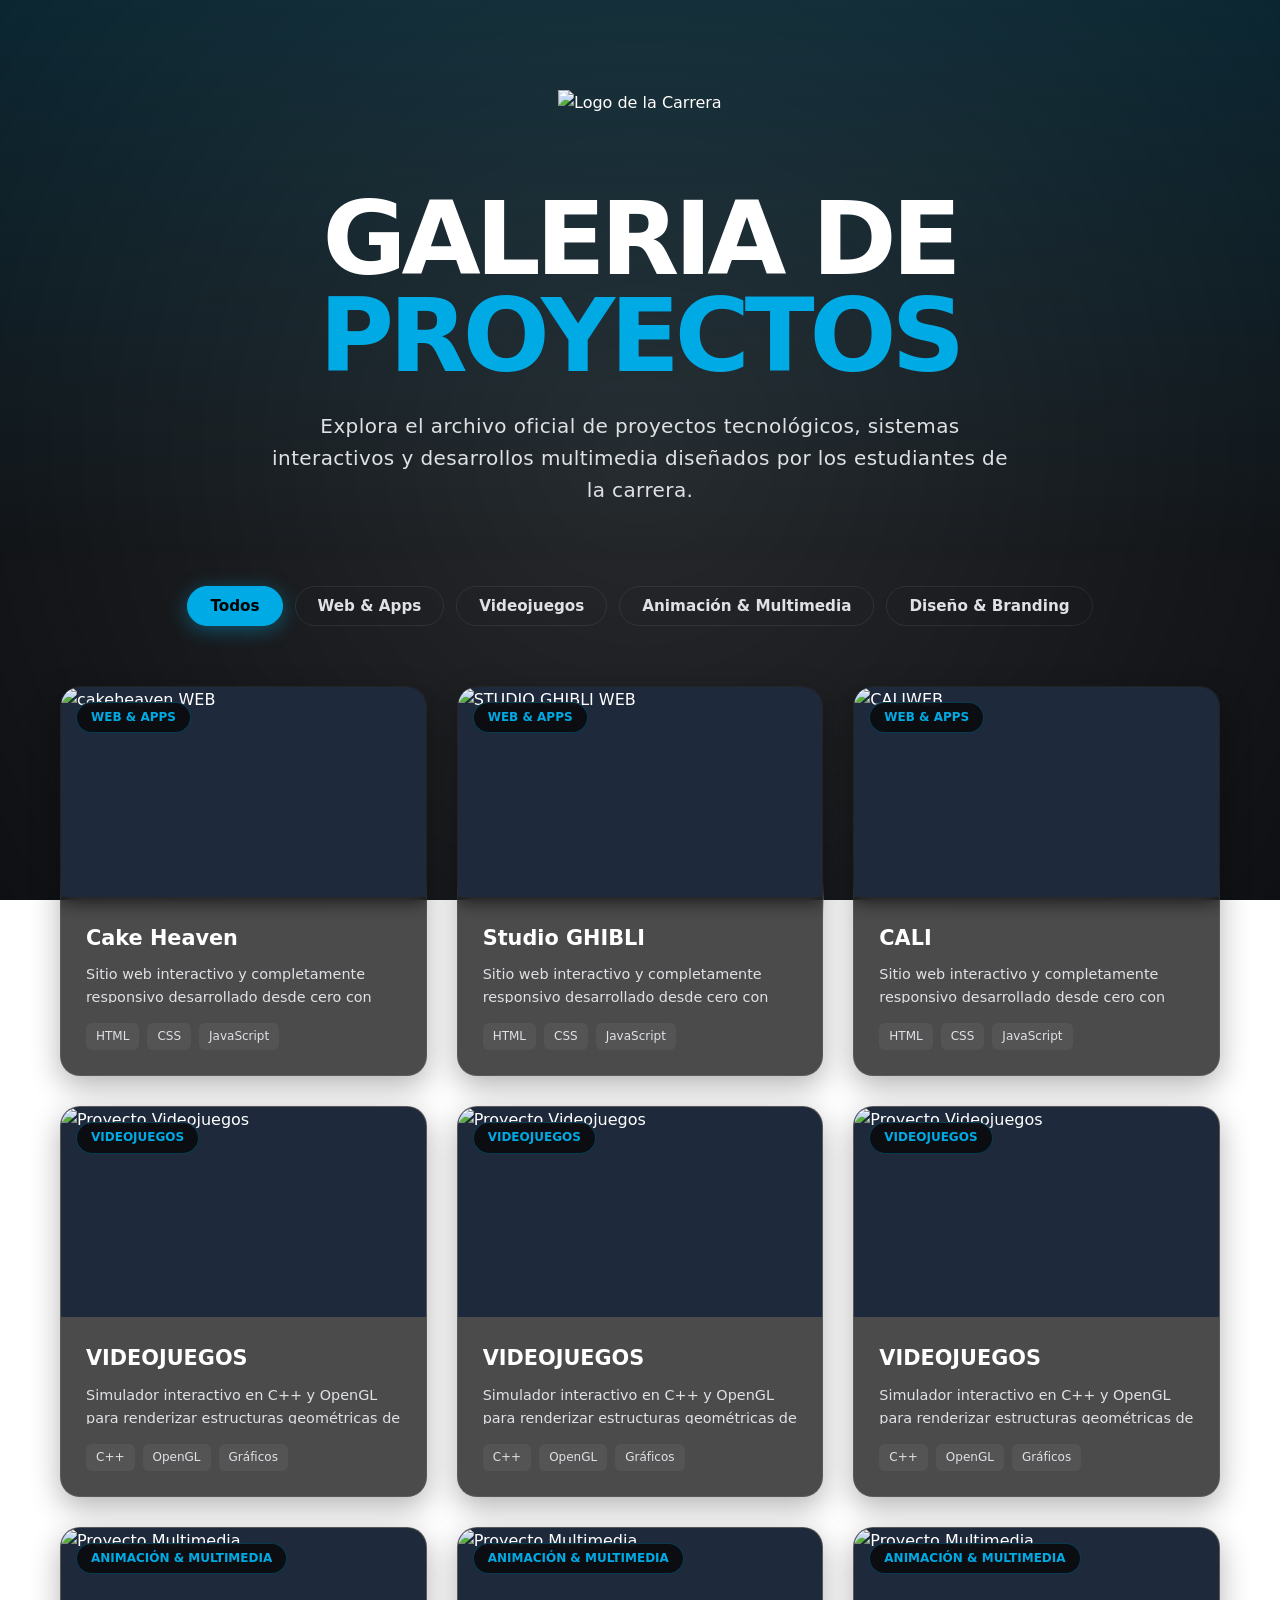
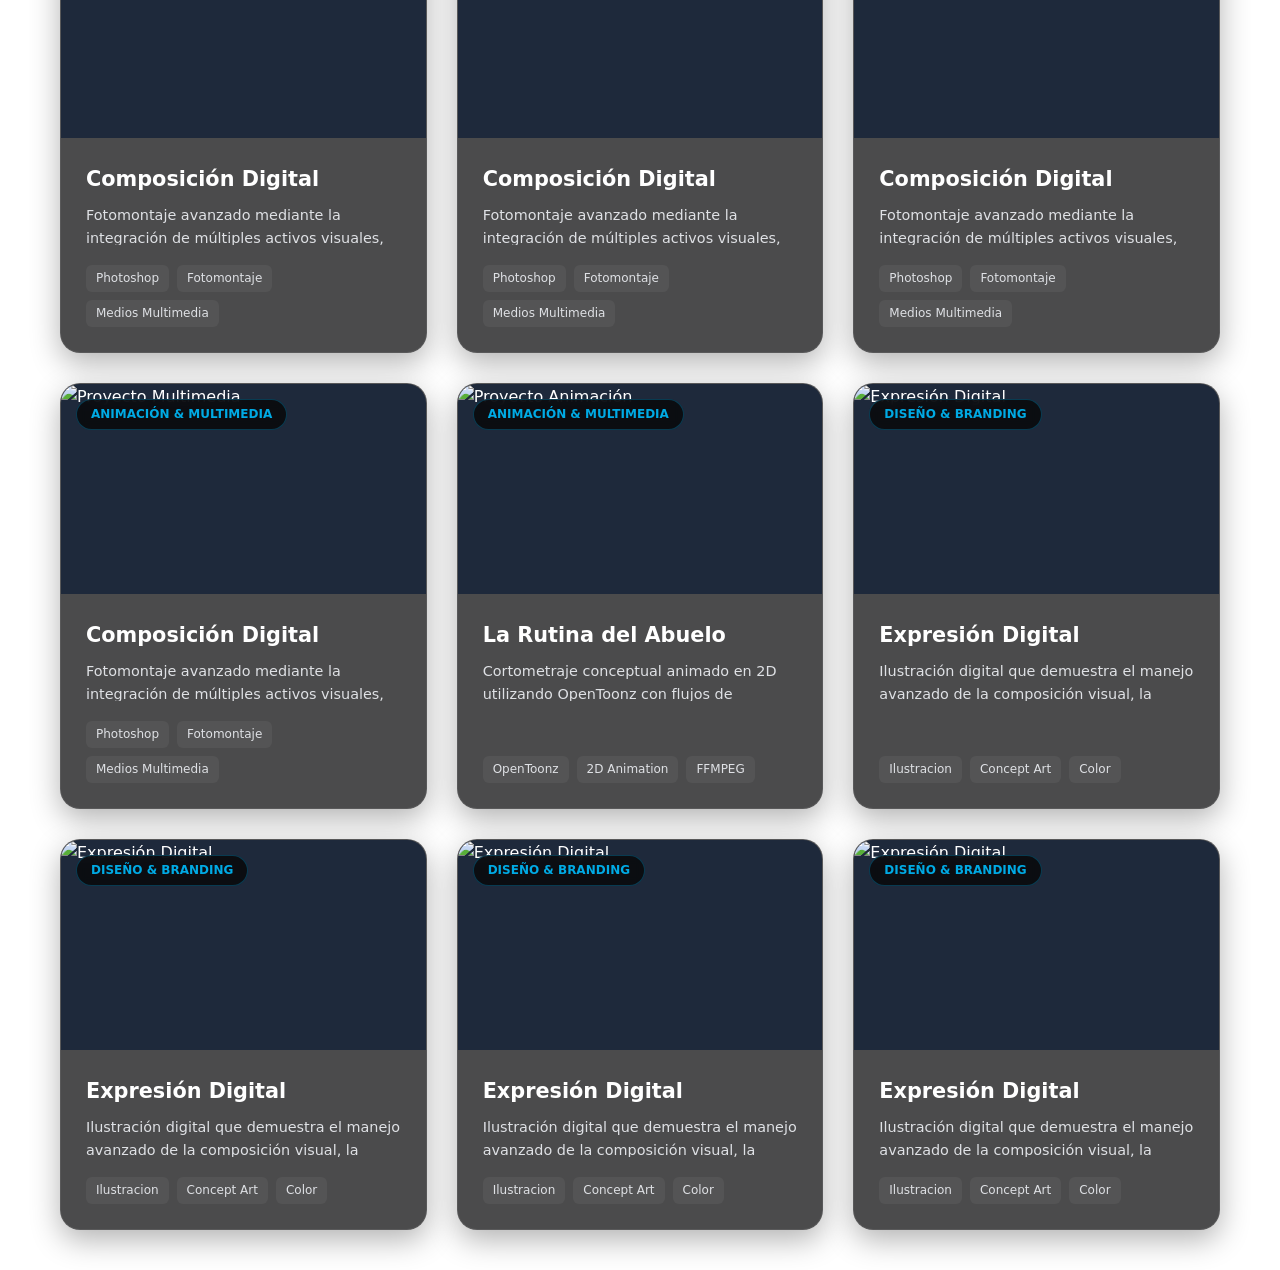
==== galeria.html @ 20089a9c "Add files via upload" ====
<!DOCTYPE html>
<html lang="es">
<head>
    <meta charset="UTF-8">
    <meta name="viewport" content="width=device-width, initial-scale=1.0">
    <title>Galería de Proyectos | Innovación Digital</title>
    <link href="https://fonts.googleapis.com/css2?family=Poppins:wght@300;400;600;700&display=swap" rel="stylesheet">
    <link rel="stylesheet" href="galeria.css">
</head>
<body>
    <div class="video-background-container">
        <video autoplay loop muted playsinline class="video-bg">
            <source src="videos/herogaleria.mp4" type="video/mp4">
        </video>
        <div class="video-overlay"></div>
    </div>
    <!-- 1. HERO SECTION -->
    <header class="hero-galeria">
        <img src="img/ssss.png" alt="Logo de la Carrera" class="logo-hero-galeria">
        <h1>Galeria de <br><span>Proyectos</span></h1>
        <p>Explora el archivo oficial de proyectos tecnológicos, sistemas interactivos y desarrollos multimedia diseñados por los estudiantes de la carrera.</p>
    </header>

    <!-- 2. PANEL DE FILTROS -->
    <nav class="seccion-filtros">
        <button class="btn-filtro activo" data-categoria="todos">Todos</button>
        <button class="btn-filtro" data-categoria="web">Web & Apps</button>
        <button class="btn-filtro" data-categoria="videojuegos">Videojuegos</button>
        <button class="btn-filtro" data-categoria="audiovisual">Animación & Multimedia</button>
        <button class="btn-filtro" data-categoria="branding">Diseño & Branding</button>
    </nav>

    <!-- 3. GRILLA DE TARJETAS (SHOWCASE) -->
    <main class="contenedor-galeria" id="grilla-proyectos">
        
        <!-- Tarjeta 1 (Web) -->
        <article class="tarjeta-proyecto" data-categoria="web" onclick="abrirModal('Cake Heaven', 'Linda Romano', 'Sitio web interactivo y completamente responsivo desarrollado desde cero con HTML estructurado, estilos avanzados en CSS y lógica dinámica en JavaScript nativo para optimizar la experiencia de usuario.', ['img/cakeheaven.png', 'img/cakeheaven2.png', 'img/cakeheaven3.png'])">
            <div class="proyecto-imagen">
                <span class="categoria-badge">Web & Apps</span>
                <img src="img/cakeheaven.png" alt="cakeheaven WEB">
            </div>
            <div class="proyecto-info">
                <h3>Cake Heaven</h3>
                <p>Sitio web interactivo y completamente responsivo desarrollado desde cero con HTML estructurado, estilos avanzados en CSS y lógica dinámica en JavaScript nativo para optimizar la experiencia de usuario.</p>
                <div class="proyecto-tags">
                    <span class="tag">HTML</span>
                    <span class="tag">CSS</span> <span class="tag">JavaScript</span>
                </div>
            </div>
        </article>

        <article class="tarjeta-proyecto" data-categoria="web" onclick="abrirModal('Studio GHIBLI', 'Nayla Cuevas', 'Sitio web interactivo y completamente responsivo desarrollado desde cero con HTML estructurado, estilos avanzados en CSS y lógica dinámica en JavaScript nativo para optimizar la experiencia de usuario.', ['img/estudioghibliuno.jpg', 'img/estudioghibli.jpg', 'img/estudioghiblidos.jpg'])">
            <div class="proyecto-imagen">
                <span class="categoria-badge">Web & Apps</span>
                <img src="img/estudioghibliuno.jpg" alt="STUDIO GHIBLI WEB">
            </div>
            <div class="proyecto-info">
                <h3>Studio GHIBLI</h3>
                <p>Sitio web interactivo y completamente responsivo desarrollado desde cero con HTML estructurado, estilos avanzados en CSS y lógica dinámica en JavaScript nativo para optimizar la experiencia de usuario.</p>
                <div class="proyecto-tags">
                    <span class="tag">HTML</span>
                    <span class="tag">CSS</span> <span class="tag">JavaScript</span>
                </div>
            </div>
        </article>

        <article class="tarjeta-proyecto" data-categoria="web" onclick="abrirModal('CALI', 'Jhojan Cuiza', 'Sitio web interactivo y completamente responsivo desarrollado desde cero con HTML estructurado, estilos avanzados en CSS y lógica dinámica en JavaScript nativo para optimizar la experiencia de usuario.', ['img/CALI.jpg', 'img/CALI2.jpg', 'img/CALI3.jpg'])">
            <div class="proyecto-imagen">
                <span class="categoria-badge">Web & Apps</span>
                <img src="img/CALI.jpg" alt="CALIWEB">
            </div>
            <div class="proyecto-info">
                <h3>CALI</h3>
                <p>Sitio web interactivo y completamente responsivo desarrollado desde cero con HTML estructurado, estilos avanzados en CSS y lógica dinámica en JavaScript nativo para optimizar la experiencia de usuario.</p>
                <div class="proyecto-tags">
                    <span class="tag">HTML</span>
                    <span class="tag">CSS</span> <span class="tag">JavaScript</span>
                </div>
            </div>
        </article>


        <!-- Tarjeta 2 (Videojuegos) -->
        <article class="tarjeta-proyecto" data-categoria="videojuegos" onclick="abrirModal('VIDEOJUEGOS', 'Estudiantes de 6to Semestre', 'Simulador interactivo implementado en C++ usando librerías nativas de OpenGL para renderizar estructuras geométricas tridimensionales fractales de forma óptima.', 'https://images.unsplash.com/photo-1614741118887-7a4ee193a5fa?auto=format&fit=crop&w=800&q=80')">
            <div class="proyecto-imagen">
                <span class="categoria-badge">Videojuegos</span>
                <img src="https://images.unsplash.com/photo-1614741118887-7a4ee193a5fa?auto=format&fit=crop&w=800&q=80" alt="Proyecto Videojuegos">
            </div>
            <div class="proyecto-info">
                <h3>VIDEOJUEGOS</h3>
                <p>Simulador interactivo en C++ y OpenGL para renderizar estructuras geométricas de forma óptima usando vértices.</p>
                <div class="proyecto-tags">
                    <span class="tag">C++</span>
                    <span class="tag">OpenGL</span>
                    <span class="tag">Gráficos</span>
                </div>
            </div>
        </article>

        <article class="tarjeta-proyecto" data-categoria="videojuegos" onclick="abrirModal('VIDEOJUEGOS', 'Estudiantes de 6to Semestre', 'Simulador interactivo implementado en C++ usando librerías nativas de OpenGL para renderizar estructuras geométricas tridimensionales fractales de forma óptima.', 'https://images.unsplash.com/photo-1614741118887-7a4ee193a5fa?auto=format&fit=crop&w=800&q=80')">
            <div class="proyecto-imagen">
                <span class="categoria-badge">Videojuegos</span>
                <img src="https://images.unsplash.com/photo-1614741118887-7a4ee193a5fa?auto=format&fit=crop&w=800&q=80" alt="Proyecto Videojuegos">
            </div>
            <div class="proyecto-info">
                <h3>VIDEOJUEGOS</h3>
                <p>Simulador interactivo en C++ y OpenGL para renderizar estructuras geométricas de forma óptima usando vértices.</p>
                <div class="proyecto-tags">
                    <span class="tag">C++</span>
                    <span class="tag">OpenGL</span>
                    <span class="tag">Gráficos</span>
                </div>
            </div>
        </article>

        <article class="tarjeta-proyecto" data-categoria="videojuegos" onclick="abrirModal('VIDEOJUEGOS', 'Estudiantes de 6to Semestre', 'Simulador interactivo implementado en C++ usando librerías nativas de OpenGL para renderizar estructuras geométricas tridimensionales fractales de forma óptima.', 'https://images.unsplash.com/photo-1614741118887-7a4ee193a5fa?auto=format&fit=crop&w=800&q=80')">
            <div class="proyecto-imagen">
                <span class="categoria-badge">Videojuegos</span>
                <img src="https://images.unsplash.com/photo-1614741118887-7a4ee193a5fa?auto=format&fit=crop&w=800&q=80" alt="Proyecto Videojuegos">
            </div>
            <div class="proyecto-info">
                <h3>VIDEOJUEGOS</h3>
                <p>Simulador interactivo en C++ y OpenGL para renderizar estructuras geométricas de forma óptima usando vértices.</p>
                <div class="proyecto-tags">
                    <span class="tag">C++</span>
                    <span class="tag">OpenGL</span>
                    <span class="tag">Gráficos</span>
                </div>
            </div>
        </article>

        <!-- Tarjeta 3 (Animación o Multimedia) -->
        <article class="tarjeta-proyecto" data-categoria="audiovisual" onclick="abrirModal('Fotomontaje', 'Estudiantes de 3er Semestre', 'Fotomontaje avanzado mediante la integración de múltiples activos visuales, aplicando técnicas profesionales de recorte, corrección de color e iluminación para crear una atmósfera inmersiva.', 'img/FINAL.png')">
            <div class="proyecto-imagen">
                <span class="categoria-badge">Animación & Multimedia</span>
                <img src="img/FINAL.png" alt="Proyecto Multimedia">
            </div>
            <div class="proyecto-info">
                <h3>Composición Digital</h3>
                <p>Fotomontaje avanzado mediante la integración de múltiples activos visuales, aplicando técnicas profesionales de recorte, corrección de color e iluminación para crear una atmósfera inmersiva.</p>
                <div class="proyecto-tags">
                    <span class="tag">Photoshop</span>
                    <span class="tag">Fotomontaje</span>
                    <span class="tag">Medios Multimedia</span>
                </div>
            </div>
        </article>

        <article class="tarjeta-proyecto" data-categoria="audiovisual" onclick="abrirModal('Fotomontaje', 'Estudiantes de 3er Semestre', 'Fotomontaje avanzado mediante la integración de múltiples activos visuales, aplicando técnicas profesionales de recorte, corrección de color e iluminación para crear una atmósfera inmersiva.', 'img/Foto_Montaje_Azul.png')">
            <div class="proyecto-imagen">
                <span class="categoria-badge">Animación & Multimedia</span>
                <img src="img/Foto_Montaje_Azul.png" alt="Proyecto Multimedia">
            </div>
            <div class="proyecto-info">
                <h3>Composición Digital</h3>
                <p>Fotomontaje avanzado mediante la integración de múltiples activos visuales, aplicando técnicas profesionales de recorte, corrección de color e iluminación para crear una atmósfera inmersiva.</p>
                <div class="proyecto-tags">
                    <span class="tag">Photoshop</span>
                    <span class="tag">Fotomontaje</span>
                    <span class="tag">Medios Multimedia</span>
                </div>
            </div>
        </article>

        <article class="tarjeta-proyecto" data-categoria="audiovisual" onclick="abrirModal('Fotomontaje', 'Estudiantes de 3er Semestre', 'Fotomontaje avanzado mediante la integración de múltiples activos visuales, aplicando técnicas profesionales de recorte, corrección de color e iluminación para crear una atmósfera inmersiva.', 'img/Fotomontaje de Sequeiros Porco Leydy Daniela.png')">
            <div class="proyecto-imagen">
                <span class="categoria-badge">Animación & Multimedia</span>
                <img src="img/Fotomontaje de Sequeiros Porco Leydy Daniela.png" alt="Proyecto Multimedia">
            </div>
            <div class="proyecto-info">
                <h3>Composición Digital</h3>
                <p>Fotomontaje avanzado mediante la integración de múltiples activos visuales, aplicando técnicas profesionales de recorte, corrección de color e iluminación para crear una atmósfera inmersiva.</p>
                <div class="proyecto-tags">
                    <span class="tag">Photoshop</span>
                    <span class="tag">Fotomontaje</span>
                    <span class="tag">Medios Multimedia</span>
                </div>
            </div>
        </article>

        <article class="tarjeta-proyecto" data-categoria="audiovisual" onclick="abrirModal('Fotomontaje', 'Estudiantes de 3er Semestre', 'Fotomontaje avanzado mediante la integración de múltiples activos visuales, aplicando técnicas profesionales de recorte, corrección de color e iluminación para crear una atmósfera inmersiva.', 'img/Fotografia.jpg')">
            <div class="proyecto-imagen">
                <span class="categoria-badge">Animación & Multimedia</span>
                <img src="img/Fotografia.jpg" alt="Proyecto Multimedia">
            </div>
            <div class="proyecto-info">
                <h3>Composición Digital</h3>
                <p>Fotomontaje avanzado mediante la integración de múltiples activos visuales, aplicando técnicas profesionales de recorte, corrección de color e iluminación para crear una atmósfera inmersiva.</p>
                <div class="proyecto-tags">
                    <span class="tag">Photoshop</span>
                    <span class="tag">Fotomontaje</span>
                    <span class="tag">Medios Multimedia</span>
                </div>
            </div>
        </article>

        <article class="tarjeta-proyecto" data-categoria="audiovisual" onclick="abrirModal('La Rutina del Abuelo', 'Equipo de Animación', 'Cortometraje conceptual animado en formato 2D tradicional utilizando OpenToonz. Integra configuraciones avanzadas de FFMPEG para exportación de video fluida.', 'https://images.unsplash.com/photo-1626785774573-4b799315345d?auto=format&fit=crop&w=800&q=80')">
            <div class="proyecto-imagen">
                <span class="categoria-badge">Animación & Multimedia</span>
                <img src="https://images.unsplash.com/photo-1626785774573-4b799315345d?auto=format&fit=crop&w=800&q=80" alt="Proyecto Animación">
            </div>
            <div class="proyecto-info">
                <h3>La Rutina del Abuelo</h3>
                <p>Cortometraje conceptual animado en 2D utilizando OpenToonz con flujos de exportación FFMPEG.</p>
                <div class="proyecto-tags">
                    <span class="tag">OpenToonz</span>
                    <span class="tag">2D Animation</span>
                    <span class="tag">FFMPEG</span>
                </div>
            </div>
        </article>

        <!-- Tarjeta 4 ( diseño o Branding) -->
        <article class="tarjeta-proyecto" data-categoria="branding" onclick="abrirModal('Expresión Digital', 'Soraya Alexandra Bernal Quisbert', 'Ilustración digital que demuestra el manejo avanzado de la composición visual, la teoría del color y la creatividad conceptual para dar vida a personajes y escenarios únicos.', 'img/Soraya Alexandra Bernal Quisbert .jpg')">
            <div class="proyecto-imagen">
                <span class="categoria-badge">Diseño & Branding</span>
                <img src="img/Soraya Alexandra Bernal Quisbert .jpg" alt="Expresión Digital">
            </div>
            <div class="proyecto-info">
                <h3>Expresión Digital</h3>
                <p>Ilustración digital que demuestra el manejo avanzado de la composición visual, la teoría del color y la creatividad conceptual para dar vida a personajes y escenarios únicos.</p>
                <div class="proyecto-tags">
                    <span class="tag">Ilustracion</span>
                    <span class="tag">Concept Art</span>
                    <span class="tag">Color</span>
                </div>
            </div>
        </article>

         <article class="tarjeta-proyecto" data-categoria="branding" onclick="abrirModal('Expresión Digital', 'Alison Nicol Miranda', 'Ilustración digital que demuestra el manejo avanzado de la composición visual, la teoría del color y la creatividad conceptual para dar vida a personajes y escenarios únicos.', 'img/AlisonNicolMiranda.jpg')">
            <div class="proyecto-imagen">
                <span class="categoria-badge">Diseño & Branding</span>
                <img src="img/AlisonNicolMiranda.jpg" alt="Expresión Digital">
            </div>
            <div class="proyecto-info">
                <h3>Expresión Digital</h3>
                <p>Ilustración digital que demuestra el manejo avanzado de la composición visual, la teoría del color y la creatividad conceptual para dar vida a personajes y escenarios únicos.</p>
                <div class="proyecto-tags">
                    <span class="tag">Ilustracion</span>
                    <span class="tag">Concept Art</span>
                    <span class="tag">Color</span>
                </div>
            </div>
        </article>

        <article class="tarjeta-proyecto" data-categoria="branding" onclick="abrirModal('Expresión Digital', 'Kattya Belen Condori Caba ', 'Ilustración digital que demuestra el manejo avanzado de la composición visual, la teoría del color y la creatividad conceptual para dar vida a personajes y escenarios únicos.', 'img/Kattya Belen Condori Caba .jpeg')">
            <div class="proyecto-imagen">
                <span class="categoria-badge">Diseño & Branding</span>
                <img src="img/Kattya Belen Condori Caba .jpeg" alt="Expresión Digital">
            </div>
            <div class="proyecto-info">
                <h3>Expresión Digital</h3>
                <p>Ilustración digital que demuestra el manejo avanzado de la composición visual, la teoría del color y la creatividad conceptual para dar vida a personajes y escenarios únicos.</p>
                <div class="proyecto-tags">
                    <span class="tag">Ilustracion</span>
                    <span class="tag">Concept Art</span>
                    <span class="tag">Color</span>
                </div>
            </div>
        </article>

        <article class="tarjeta-proyecto" data-categoria="branding" onclick="abrirModal('Expresión Digital', 'Rodrigo Jancko Oros ', 'Ilustración digital que demuestra el manejo avanzado de la composición visual, la teoría del color y la creatividad conceptual para dar vida a personajes y escenarios únicos.', 'img/Rodrigo Jancko Oros .jpg')">
            <div class="proyecto-imagen">
                <span class="categoria-badge">Diseño & Branding</span>
                <img src="img/Rodrigo Jancko Oros .jpg" alt="Expresión Digital">
            </div>
            <div class="proyecto-info">
                <h3>Expresión Digital</h3>
                <p>Ilustración digital que demuestra el manejo avanzado de la composición visual, la teoría del color y la creatividad conceptual para dar vida a personajes y escenarios únicos.</p>
                <div class="proyecto-tags">
                    <span class="tag">Ilustracion</span>
                    <span class="tag">Concept Art</span>
                    <span class="tag">Color</span>
                </div>
            </div>
        </article>

    </main>

    <!-- 4. VENTANA MODAL (VISTA DETALLADA FLOTANTE) -->
    <div class="modal" id="modal-proyecto" onclick="cerrarModalExterno(event)">
        <div class="modal-contenido">
            <button class="btn-cerrar" onclick="cerrarModal()">&times;</button>
            <div class="modal-imagen">
                <button class="flecha-carrusel prev" onclick="cambiarImagen(-1)">&#10094;</button>
    
                <img id="modalImgAsset" src="" alt="Vista del proyecto">
    
                <button class="flecha-carrusel next" onclick="cambiarImagen(1)">&#10095;</button>
            </div>
            <div class="modal-detalles">
                <h2 id="modal-titulo">Título del Proyecto</h2>
                <p class="modal-autor">Por: <span id="modal-creador">Nombre del Estudiante</span></p>
                <p class="modal-descripcion" id="modal-desc">Descripción completa del proyecto...</p>
                <div class="proyecto-tags" id="modal-tags-contenedor">
                    <!-- Se heredan dinámicamente de la tarjeta -->
                </div>
            </div>
        </div>
    </div>

    <!-- 5. LÓGICA EN JAVASCRIPT -->
    <script>
        // --- FILTROS DE CATEGORÍAS ---
        const botonesFiltro = document.querySelectorAll('.btn-filtro');
        const tarjetas = document.querySelectorAll('.tarjeta-proyecto');

        botonesFiltro.forEach(boton => {
            boton.addEventListener('click', () => {
                // Cambiar clase activa entre botones
                botonesFiltro.forEach(b => b.classList.remove('activo'));
                boton.classList.add('activo');

                const categoriaSeleccionada = boton.getAttribute('data-categoria');

                // Filtrado con animación suave
                tarjetas.forEach(tarjeta => {
                    const categoriaTarjeta = tarjeta.getAttribute('data-categoria');
                    
                    if (categoriaSeleccionada === 'todos' || categoriaTarjeta === categoriaSeleccionada) {
                        tarjeta.style.display = 'flex';
                        setTimeout(() => { tarjeta.style.opacity = '1'; tarjeta.style.transform = 'scale(1)'; }, 50);
                    } else {
                        tarjeta.style.opacity = '0';
                        tarjeta.style.transform = 'scale(0.95)';
                        setTimeout(() => { tarjeta.style.display = 'none'; }, 300);
                    }
                });
            });
        });

        // --- SISTEMA DEL MODAL INTERACTIVO ---
        const modal = document.getElementById('modal-proyecto');

        function abrirModal(titulo, autor, descripcion, imgUrl) {
            document.getElementById('modal-titulo').innerText = titulo;
            document.getElementById('modal-creador').innerText = autor;
            document.getElementById('modal-desc').innerText = descripcion;
            document.getElementById('modal-img-src').src = imgUrl;

            // Abrir el modal añadiendo la clase
            modal.classList.add('abierto');
            document.body.style.overflow = 'hidden'; // Bloquea scroll del fondo
        }

        function cerrarModal() {
            modal.classList.remove('abierto');
            document.body.style.overflow = 'auto'; // Devuelve el scroll
        }

        // Cerrar si hacen clic fuera del cuadro del contenido
        function cerrarModalExterno(event) {
            if (event.target === modal) {
                cerrarModal();
            }
        }
    </script>

    <script src="galeria.js"></script>
</body>
</html>
---- galeria.css ----
:root {
    --bg-principal: #090b0e;      
    --bg-tarjetas: #0f0f10;      
    --borde-sutil: rgba(255, 255, 255, 0.08); 
    --texto-principal: #ffffff;   
    --texto-secundario: #dfe1e5;  
    --color-acento: #00aae4;     
    --color-acento-dark: #0077b6; 
    --color-acento-muted: rgba(0, 170, 228, 0.15); 
    
    --fuente-principal: 'Inter', system-ui, -apple-system, sans-serif;
    --curva-bento: 20px;          
    --transicion-suave: all 0.3s cubic-bezier(0.4, 0, 0.2, 1);
}

* {
    margin: 0;
    padding: 0;
    box-sizing: border-box;
}

body {
    font-family: var(--fuente-principal);
    background-color: transparent; 
    color: var(--texto-principal);
    line-height: 1.6;
}

.video-background-container {
    position: fixed; 
    top: 0;
    left: 0;
    width: 100%;
    height: 100%;
    z-index: -2; 
    overflow: hidden;
}

.video-bg {
    width: 100%;
    height: 100%;
    object-fit: cover; 
    filter: brightness(0.4);
}

.video-overlay {
    position: absolute;
    top: 0;
    left: 0;
    width: 100%;
    height: 100%;
    background: radial-gradient(circle, rgba(9, 11, 14, 0.88) 0%, rgba(9, 11, 14, 0.98) 100%);
    z-index: -1; 
}

/* --- HERO SECTION --- */
.hero-galeria {
    padding: 90px 20px 60px 20px; 
    text-align: center;
    background: linear-gradient(180deg, var(--color-acento-muted) 0%, rgba(9, 11, 14, 0) 100%);
    display: flex;
    flex-direction: column;
    align-items: center;
    justify-content: center;
    overflow: hidden;
}

.logo-hero-galeria {
    width: auto;
    height: 80px;
    object-fit: contain; 
    margin-bottom: 20px; 
    
    animation: revealTexto 1.2s cubic-bezier(0.16, 1, 0.3, 1) both;
}

.hero-galeria h1 {
    font-size: clamp(3rem, 8vw, 6.5rem); 
    font-weight: 900; 
    line-height: 0.95;
    letter-spacing: -0.05em; 
    margin-bottom: 25px;
    text-transform: uppercase;
    color: var(--texto-principal);
    
    animation: revealTexto 1.2s cubic-bezier(0.16, 1, 0.3, 1) both;
}

.hero-galeria h1 span {
    color: var(--color-acento);
    position: relative;
    display: inline-block;
}

.hero-galeria p {
    font-size: clamp(1rem, 2vw, 1.25rem);
    color: var(--texto-secundario);
    max-width: 750px;
    margin: 0 auto;
    font-weight: 400;
    letter-spacing: 0.02em;
    opacity: 0;
    
    animation: revealSubtitulo 1s cubic-bezier(0.16, 1, 0.3, 1) 0.4s both;
}

@keyframes revealTexto {
    0% {
        opacity: 0;
        transform: translateY(40px) scale(0.98);
        filter: blur(10px);
    }
    100% {
        opacity: 1;
        transform: translateY(0) scale(1);
        filter: blur(0);
    }
}

@keyframes revealSubtitulo {
    0% {
        opacity: 0;
        transform: translateY(20px);
    }
    100% {
        opacity: 1;
        with: 100%;
        transform: translateY(0);
    }
}

/* ---. CONTENEDOR DE FILTROS --- */
.seccion-filtros {
    max-width: 1200px;
    margin: 0 auto;
    padding: 20px;
    display: flex;
    justify-content: center;
    flex-wrap: wrap;
    gap: 12px;
}

.btn-filtro {
    background-color: transparent;
    color: var(--texto-secundario);
    border: 1px solid var(--borde-sutil);
    padding: 10px 22px;
    font-family: var(--fuente-principal);
    font-size: 0.95rem;
    font-weight: 600;
    border-radius: 30px;
    cursor: pointer;
    transition: var(--transicion-suave);
}

.btn-filtro:hover {
    border-color: var(--color-acento);
    color: var(--color-acento);
    box-shadow: 0 0 15px var(--color-acento-muted);
}

.btn-filtro.activo {
    background-color: var(--color-acento);
    color: #000000; 
    border-color: var(--color-acento);
    box-shadow: 0 4px 20px rgba(0, 170, 228, 0.4);
}

/* ---  GRILLA DE PROYECTOS --- */
.contenedor-galeria {
    max-width: 1200px;
    margin: 0 auto;
    padding: 40px 20px;
    display: grid;
    grid-template-columns: repeat(auto-fill, minmax(340px, 1fr));
    gap: 30px;
}

.tarjeta-proyecto {
    background-color: rgba(15, 15, 16, 0.75); 
    backdrop-filter: blur(10px); 
    -webkit-backdrop-filter: blur(10px);
    
    border-radius: var(--curva-bento);
    overflow: hidden;
    border: 1px solid var(--borde-sutil);
    box-shadow: 0 10px 30px rgba(0, 0, 0, 0.3);
    cursor: pointer;
    transition: var(--transicion-suave);
    display: flex;
    flex-direction: column;
}

.tarjeta-proyecto:hover {
    transform: translateY(-8px);
    border-color: rgba(0, 170, 228, 0.3);
    box-shadow: 0 15px 35px var(--color-acento-muted);
}

/* Contenedor de la Imagen */
.proyecto-imagen {
    position: relative;
    width: 100%;
    height: 210px;
    background-color: #1e293b;
    overflow: hidden;
}

.proyecto-imagen img {
    width: 100%;
    height: 100%;
    object-fit: cover;
    transition: var(--transicion-suave);
}

.tarjeta-proyecto:hover .proyecto-imagen img {
    transform: scale(1.05);
}

/* Badge/Etiqueta flotante de Categoría */
.categoria-badge {
    position: absolute;
    top: 15px;
    left: 15px;
    background-color: rgba(9, 11, 14, 0.9);
    color: var(--color-acento);
    padding: 5px 14px;
    font-size: 0.75rem;
    font-weight: 700;
    text-transform: uppercase;
    border-radius: 20px;
    backdrop-filter: blur(4px);
    border: 1px solid rgba(0, 170, 228, 0.3);
}

/* Cuerpo de la Tarjeta */
.proyecto-info {
    padding: 25px;
    display: flex;
    flex-direction: column;
    flex-grow: 1;
}

.proyecto-info h3 {
    font-size: 1.3rem;
    font-weight: 600;
    margin-bottom: 8px;
    color: var(--texto-principal);
}

.proyecto-info p {
    color: var(--texto-secundario);
    font-size: 0.9rem;
    margin-bottom: 20px;
    max-height: 2.8em;          
    overflow: hidden;           
    text-overflow: ellipsis;    
    white-space: normal;       
}

/* Stack Tecnológico (Tags) */
.proyecto-tags {
    display: flex;
    flex-wrap: wrap;
    gap: 8px;
    margin-top: auto;
}

.tag {
    background-color: rgba(255, 255, 255, 0.05);
    color: var(--texto-secundario);
    padding: 4px 10px;
    font-size: 0.75rem;
    font-weight: 500;
    border-radius: 6px;
}

/* --- 4. VENTANA MODAL DETALLADA --- */
.modal {
    position: fixed;
    top: 0;
    left: 0;
    width: 100%;
    height: 100%;
    background-color: rgba(9, 11, 14, 0.95);
    backdrop-filter: blur(8px);
    display: flex;
    align-items: center;
    justify-content: center;
    z-index: 1000;
    opacity: 0;
    pointer-events: none;
    transition: opacity 0.3s ease;
    padding: 20px;
}

.modal.abierto {
    opacity: 1;
    pointer-events: auto;
}

.modal-contenido {
    background-color: var(--bg-tarjetas);
    max-width: 800px;
    width: 100%;
    border-radius: var(--curva-bento);
    overflow: hidden;
    border: 1px solid var(--borde-sutil);
    position: relative;
    transform: scale(0.9);
    transition: transform 0.3s ease;
    box-shadow: 0 25px 50px -12px rgba(0, 0, 0, 0.5);
}

.modal.abierto .modal-contenido {
    transform: scale(1);
}

.btn-cerrar {
    position: absolute;
    top: 15px;
    right: 20px;
    background: none;
    border: none;
    color: var(--texto-principal);
    font-size: 2rem;
    cursor: pointer;
    z-index: 10;
    transition: var(--transicion-suave);
}

.btn-cerrar:hover {
    color: var(--color-acento);
}

.modal-imagen {
    position: relative;
    width: 100%;
    height: 350px;
    background-color: #1e293b;
}

.modal-imagen img {
    width: 100%;
    height: 100%;
    object-fit: cover;
}

.modal-detalles {
    padding: 35px;
}

.modal-detalles h2 {
    font-size: 1.8rem;
    margin-bottom: 5px;
}

.modal-autor {
    color: var(--color-acento);
    font-size: 0.95rem;
    font-weight: 600;
    margin-bottom: 20px;
}

.modal-descripcion {
    color: var(--texto-secundario);
    font-size: 0.95rem;
    margin-bottom: 25px;
}

.flecha-carrusel {
    position: absolute;
    top: 50%;
    transform: translateY(-50%);
    background-color: rgba(9, 11, 14, 0.7);
    backdrop-filter: blur(4px);
    color: var(--texto-principal);
    border: 1px solid var(--borde-sutil);
    font-size: 1.5rem;
    padding: 10px 15px;
    cursor: pointer;
    border-radius: 50%;
    z-index: 15;
    transition: var(--transicion-suave);
    opacity: 0; 
}

/* Al pasar el mouse por la imagen del modal, las flechas aparecen suavemente */
.modal-imagen:hover .flecha-carrusel {
    opacity: 1;
}

.flecha-carrusel:hover {
    background-color: var(--color-acento);
    color: #000000;
    border-color: var(--color-acento);
}

.flecha-carrusel.prev { left: 15px; }
.flecha-carrusel.next { right: 15px; }

/* --- RESPONSIVIDAD --- */
@media (max-width: 768px) {
    .hero-galeria h1 { font-size: 2.2rem; }
    .modal-imagen { height: 220px; }
    .modal-detalles { padding: 20px; }
    .contenedor-galeria { grid-template-columns: 1fr; }
    .flecha-carrusel { opacity: 1; padding: 8px 12px; font-size: 1.2rem; }
}
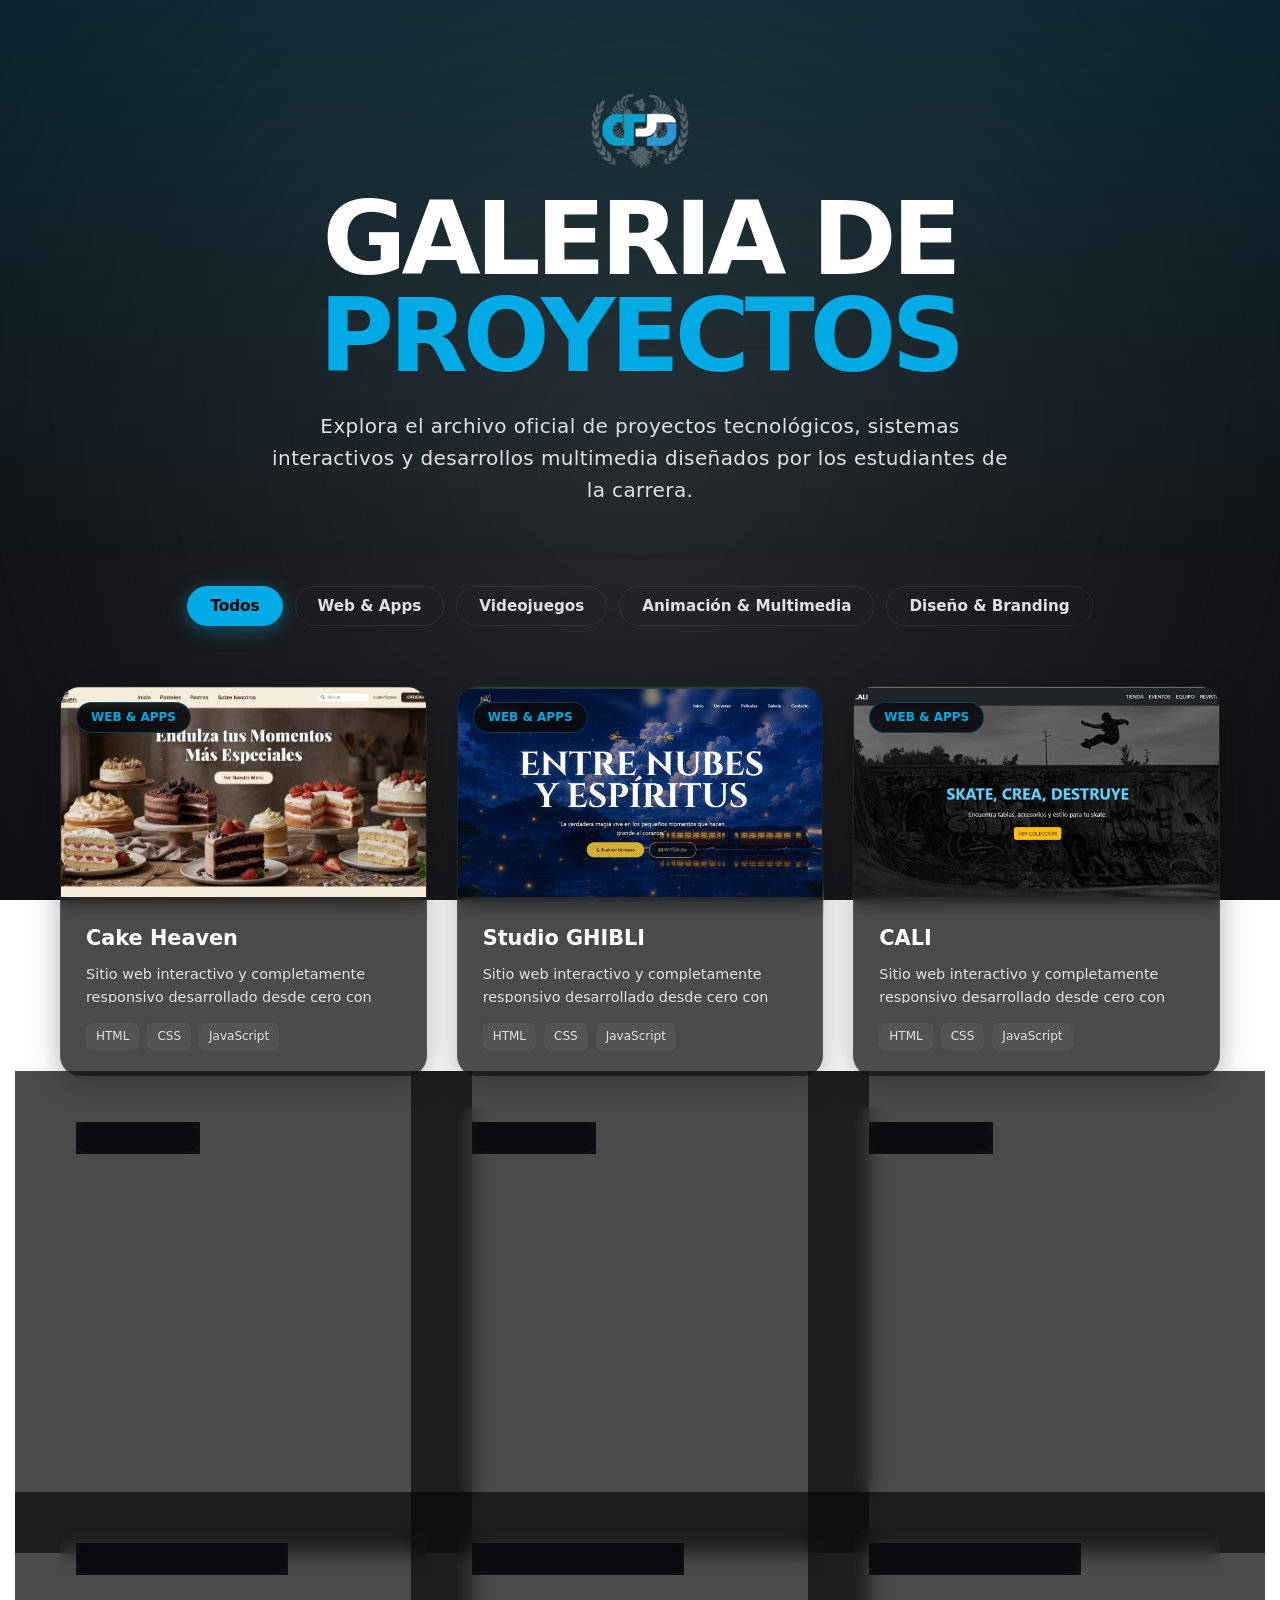
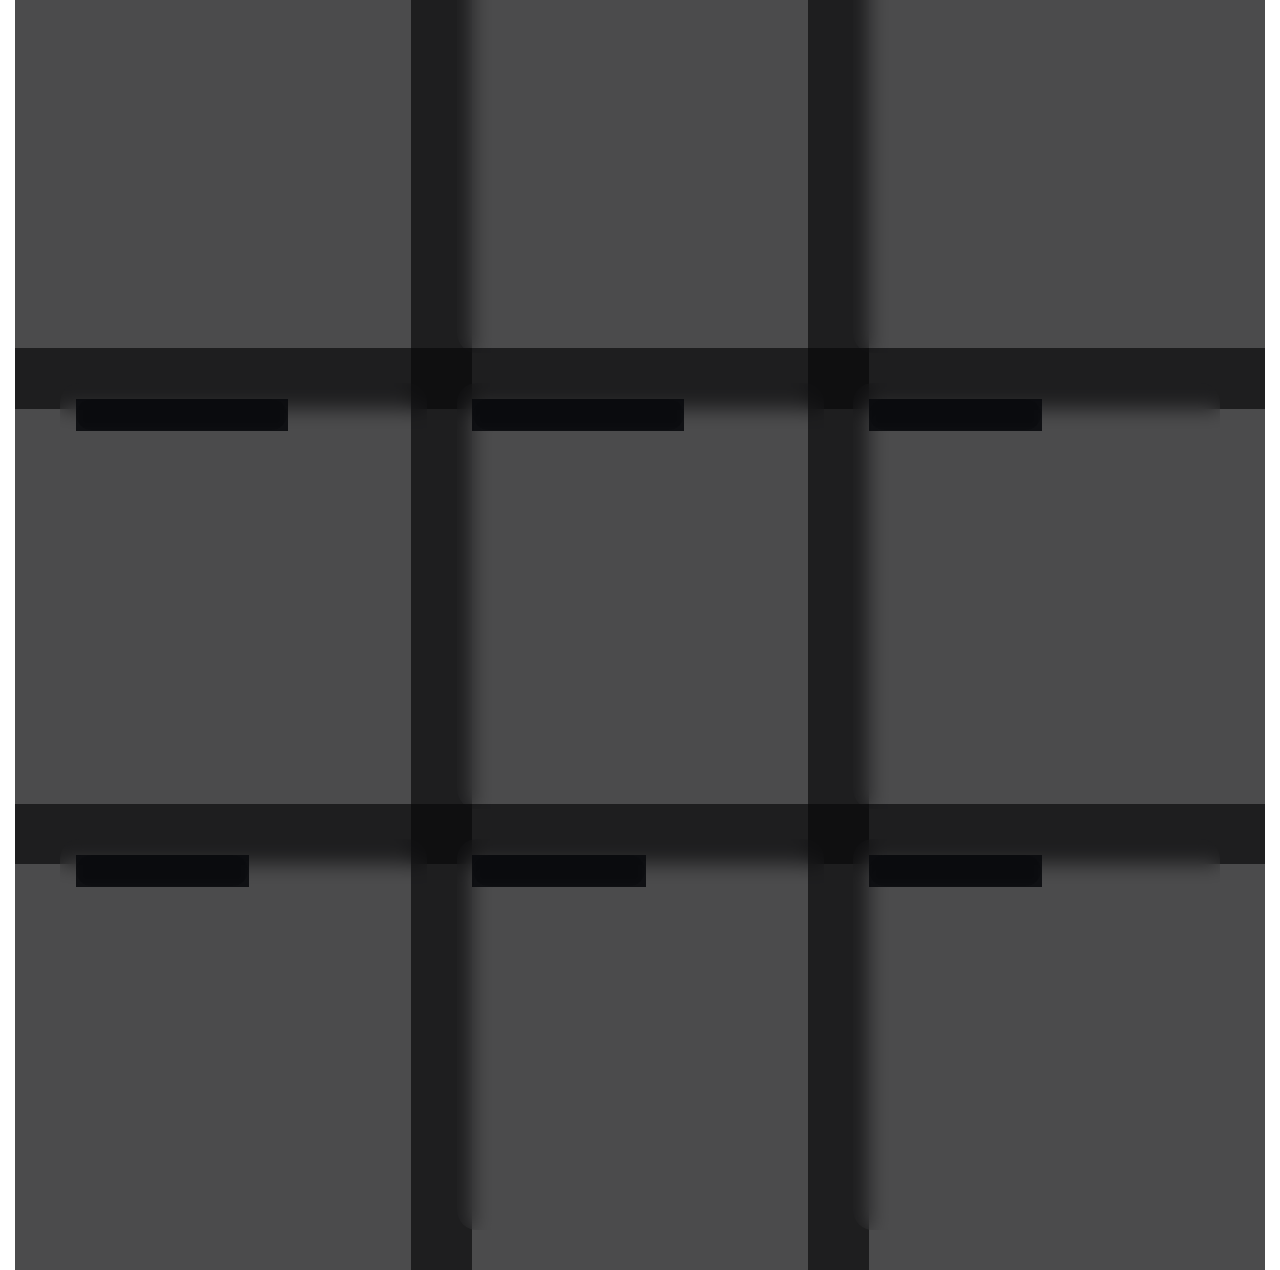
==== commit 19a6834e: "Add files via upload" ====
--- a/galeria.html
+++ b/galeria.html
@@ -194,13 +194,13 @@
             </div>
         </article>
 
-        <article class="tarjeta-proyecto" data-categoria="audiovisual" onclick="abrirModal('La Rutina del Abuelo', 'Equipo de Animación', 'Cortometraje conceptual animado en formato 2D tradicional utilizando OpenToonz. Integra configuraciones avanzadas de FFMPEG para exportación de video fluida.', 'https://images.unsplash.com/photo-1626785774573-4b799315345d?auto=format&fit=crop&w=800&q=80')">
-            <div class="proyecto-imagen">
-                <span class="categoria-badge">Animación & Multimedia</span>
-                <img src="https://images.unsplash.com/photo-1626785774573-4b799315345d?auto=format&fit=crop&w=800&q=80" alt="Proyecto Animación">
-            </div>
-            <div class="proyecto-info">
-                <h3>La Rutina del Abuelo</h3>
+        <article class="tarjeta-proyecto" data-categoria="audiovisual" onclick="abrirModal('Annimacion de Snoopy', 'Linda Romano Condori', 'Cortometraje conceptual animado en formato 2D tradicional utilizando OpenToonz. Integra configuraciones avanzadas de FFMPEG para exportación de video fluida.', 'https://images.unsplash.com/photo-1626785774573-4b799315345d?auto=format&fit=crop&w=800&q=80')">
+            <div class="proyecto-imagen">
+                <span class="categoria-badge">Animación & Multimedia</span>
+                <video src="videos/PARCIAL- ANIMACION.mp4" autoplay loop muted playsinline class="video-proyecto">
+            </div>
+            <div class="proyecto-info">
+                <h3>Animación de Snoopy</h3>
                 <p>Cortometraje conceptual animado en 2D utilizando OpenToonz con flujos de exportación FFMPEG.</p>
                 <div class="proyecto-tags">
                     <span class="tag">OpenToonz</span>
--- a/galeria.css
+++ b/galeria.css
@@ -258,7 +258,6 @@
     white-space: normal;       
 }
 
-/* Stack Tecnológico (Tags) */
 .proyecto-tags {
     display: flex;
     flex-wrap: wrap;
@@ -399,6 +398,19 @@
 .flecha-carrusel.prev { left: 15px; }
 .flecha-carrusel.next { right: 15px; }
 
+.proyecto-imagen {
+    position: relative;
+    width: 100%;
+    overflow: hidden;
+}
+
+.video-proyecto {
+    width: 100%;
+    height: 100%;
+    object-fit: cover;
+    display: block;
+}
+
 /* --- RESPONSIVIDAD --- */
 @media (max-width: 768px) {
     .hero-galeria h1 { font-size: 2.2rem; }
